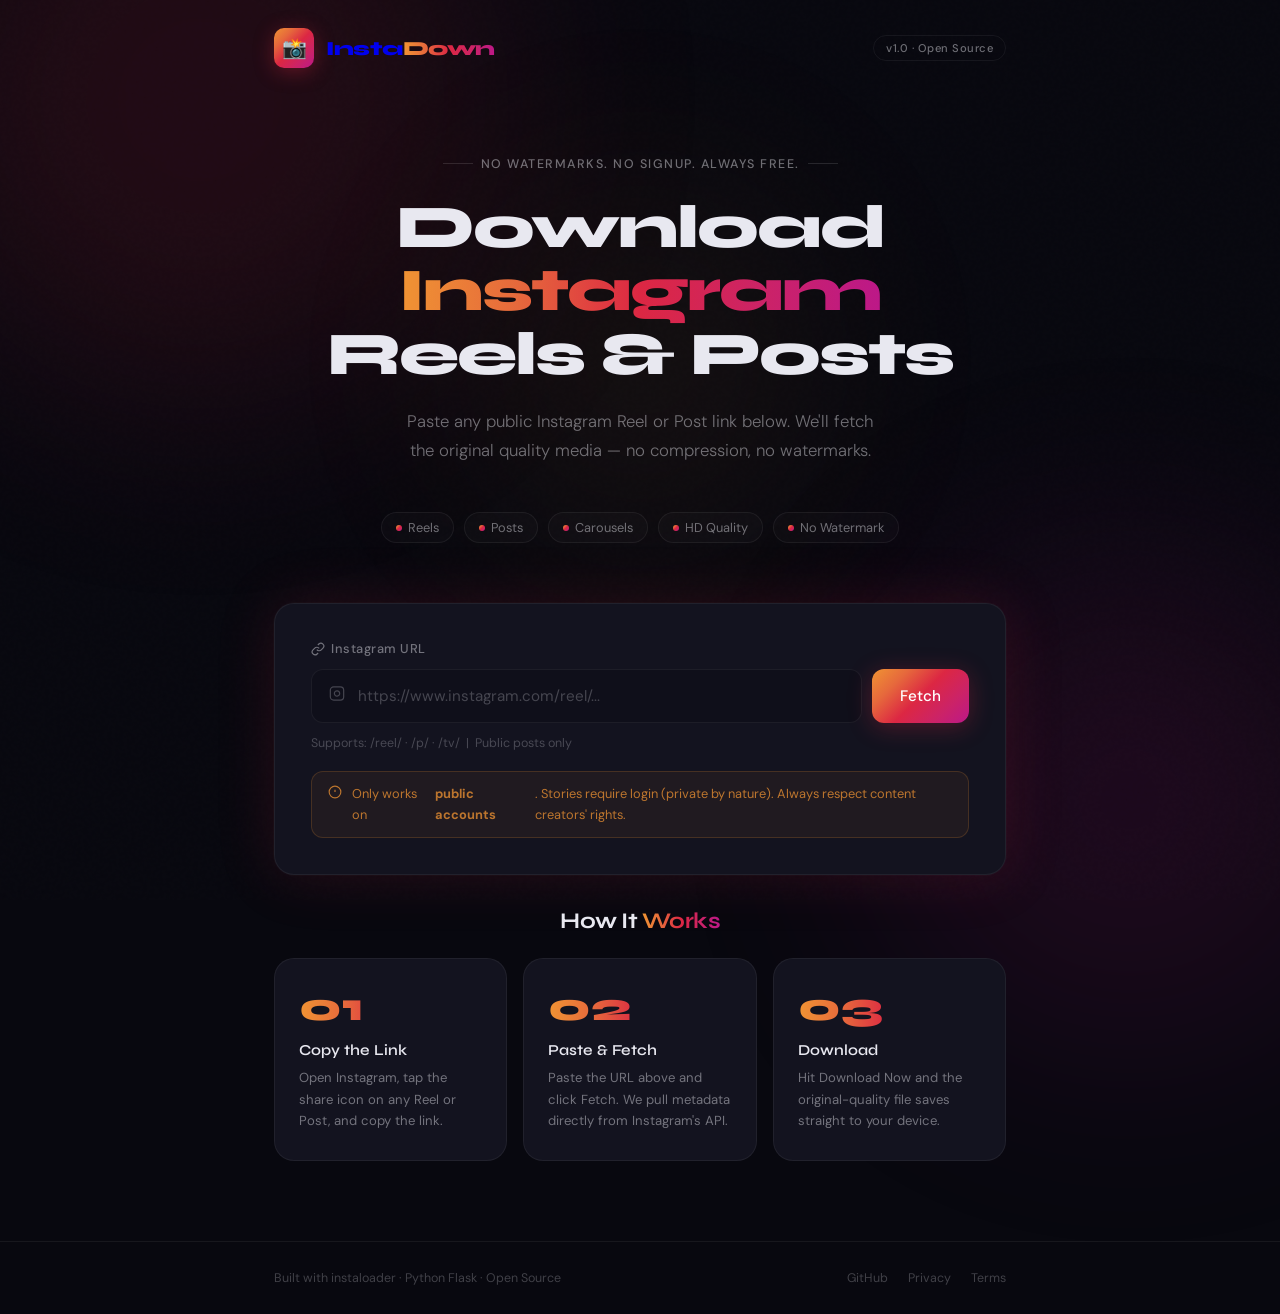
==== index.html @ 2408aec8 "Initial commit: Production-ready InstaDown Flask application structure" ====
<!DOCTYPE html>
<html lang="en">
<head>
<meta charset="UTF-8" />
<meta name="viewport" content="width=device-width, initial-scale=1.0" />
<title>InstaDown — Reels & Stories Downloader</title>
<link rel="preconnect" href="https://fonts.googleapis.com">
<link rel="preconnect" href="https://fonts.gstatic.com" crossorigin>
<link href="https://fonts.googleapis.com/css2?family=Syne:wght@400;500;600;700;800&family=DM+Sans:ital,opsz,wght@0,9..40,300;0,9..40,400;0,9..40,500;1,9..40,300&display=swap" rel="stylesheet">
<style>
/* ─── RESET & BASE ─────────────────────────────────────────── */
*, *::before, *::after { box-sizing: border-box; margin: 0; padding: 0; }

:root {
  --bg:        #08080f;
  --surface:   #0f0f1a;
  --card:      #13131f;
  --border:    rgba(255,255,255,0.06);
  --border-h:  rgba(255,255,255,0.12);
  --txt:       #e8e8f0;
  --txt-dim:   rgba(232,232,240,0.45);
  --txt-muted: rgba(232,232,240,0.25);

  /* Instagram gradient */
  --ig1: #f09433;
  --ig2: #e6683c;
  --ig3: #dc2743;
  --ig4: #cc2366;
  --ig5: #bc1888;

  --grad: linear-gradient(135deg, var(--ig1), var(--ig2), var(--ig3), var(--ig4), var(--ig5));
  --grad-text: linear-gradient(90deg, #f09433, #e6683c, #dc2743, #cc2366, #bc1888);

  --radius: 20px;
  --radius-sm: 12px;
  --glow: 0 0 60px rgba(220, 39, 67, 0.15);

  --font-head: 'Syne', sans-serif;
  --font-body: 'DM Sans', sans-serif;
}

html { scroll-behavior: smooth; }

body {
  font-family: var(--font-body);
  background: var(--bg);
  color: var(--txt);
  min-height: 100vh;
  overflow-x: hidden;
}

/* ─── GRAIN OVERLAY ────────────────────────────────────────── */
body::before {
  content: '';
  position: fixed; inset: 0;
  background-image: url("data:image/svg+xml,%3Csvg viewBox='0 0 256 256' xmlns='http://www.w3.org/2000/svg'%3E%3Cfilter id='noise'%3E%3CfeTurbulence type='fractalNoise' baseFrequency='0.9' numOctaves='4' stitchTiles='stitch'/%3E%3C/filter%3E%3Crect width='100%25' height='100%25' filter='url(%23noise)' opacity='0.03'/%3E%3C/svg%3E");
  opacity: 0.4;
  pointer-events: none;
  z-index: 0;
}

/* ─── AMBIENT BLOBS ────────────────────────────────────────── */
.blob {
  position: fixed;
  border-radius: 50%;
  filter: blur(120px);
  opacity: 0.12;
  pointer-events: none;
  z-index: 0;
  animation: drift 18s ease-in-out infinite alternate;
}
.blob-1 {
  width: 600px; height: 600px;
  background: #dc2743;
  top: -200px; left: -100px;
  animation-delay: 0s;
}
.blob-2 {
  width: 500px; height: 500px;
  background: #bc1888;
  bottom: -150px; right: -100px;
  animation-delay: -6s;
}
.blob-3 {
  width: 350px; height: 350px;
  background: #f09433;
  top: 40%; left: 50%;
  transform: translate(-50%, -50%);
  animation-delay: -12s;
  opacity: 0.07;
}

@keyframes drift {
  from { transform: translate(0, 0) scale(1); }
  to   { transform: translate(30px, 20px) scale(1.05); }
}

/* ─── LAYOUT ───────────────────────────────────────────────── */
.container {
  position: relative;
  z-index: 1;
  max-width: 780px;
  margin: 0 auto;
  padding: 0 24px;
}

/* ─── HEADER ───────────────────────────────────────────────── */
header {
  display: flex;
  align-items: center;
  justify-content: space-between;
  padding: 28px 0 0;
}

.logo {
  display: flex;
  align-items: center;
  gap: 12px;
  text-decoration: none;
}

.logo-icon {
  width: 40px; height: 40px;
  border-radius: 10px;
  background: var(--grad);
  display: flex; align-items: center; justify-content: center;
  font-size: 20px;
  flex-shrink: 0;
  box-shadow: 0 4px 20px rgba(220,39,67,0.35);
}

.logo-text {
  font-family: var(--font-head);
  font-weight: 800;
  font-size: 1.25rem;
  letter-spacing: -0.5px;
}

.logo-text span {
  background: var(--grad-text);
  -webkit-background-clip: text;
  -webkit-text-fill-color: transparent;
  background-clip: text;
}

.badge {
  font-family: var(--font-body);
  font-size: 0.7rem;
  font-weight: 500;
  padding: 5px 12px;
  border: 1px solid var(--border);
  border-radius: 100px;
  color: var(--txt-dim);
  letter-spacing: 0.5px;
}

/* ─── HERO ─────────────────────────────────────────────────── */
.hero {
  text-align: center;
  padding: 80px 0 60px;
}

.hero-eyebrow {
  display: inline-flex;
  align-items: center;
  gap: 8px;
  font-size: 0.78rem;
  font-weight: 500;
  letter-spacing: 1.5px;
  text-transform: uppercase;
  color: var(--txt-dim);
  margin-bottom: 24px;
}

.hero-eyebrow::before,
.hero-eyebrow::after {
  content: '';
  width: 30px; height: 1px;
  background: var(--border-h);
}

.hero h1 {
  font-family: var(--font-head);
  font-weight: 800;
  font-size: clamp(2.4rem, 6vw, 3.8rem);
  line-height: 1.05;
  letter-spacing: -2px;
  margin-bottom: 20px;
}

.hero h1 .grad {
  background: var(--grad-text);
  -webkit-background-clip: text;
  -webkit-text-fill-color: transparent;
  background-clip: text;
}

.hero p {
  font-size: 1.05rem;
  font-weight: 300;
  color: var(--txt-dim);
  line-height: 1.7;
  max-width: 480px;
  margin: 0 auto 48px;
}

/* ─── PILL TAGS ────────────────────────────────────────────── */
.tags {
  display: flex;
  justify-content: center;
  gap: 10px;
  flex-wrap: wrap;
  margin-bottom: 0;
}

.tag {
  display: flex;
  align-items: center;
  gap: 6px;
  padding: 6px 14px;
  border-radius: 100px;
  border: 1px solid var(--border);
  font-size: 0.8rem;
  color: var(--txt-dim);
  background: rgba(255,255,255,0.02);
}

.tag-dot {
  width: 6px; height: 6px;
  border-radius: 50%;
  background: var(--grad);
  flex-shrink: 0;
}

/* ─── MAIN CARD ────────────────────────────────────────────── */
.card {
  background: var(--card);
  border: 1px solid var(--border);
  border-radius: var(--radius);
  padding: 36px;
  margin-bottom: 32px;
  box-shadow: var(--glow), 0 0 0 1px rgba(255,255,255,0.02);
  transition: border-color 0.3s;
}

.card:hover {
  border-color: var(--border-h);
}

/* ─── INPUT GROUP ──────────────────────────────────────────── */
.input-label {
  font-size: 0.8rem;
  font-weight: 500;
  color: var(--txt-dim);
  letter-spacing: 0.5px;
  margin-bottom: 12px;
  display: flex;
  align-items: center;
  gap: 6px;
}

.input-wrap {
  position: relative;
  display: flex;
  gap: 10px;
  align-items: stretch;
}

.input-icon {
  position: absolute;
  left: 18px; top: 50%;
  transform: translateY(-50%);
  color: var(--txt-muted);
  pointer-events: none;
  z-index: 2;
  font-size: 16px;
}

input[type="text"] {
  flex: 1;
  background: var(--surface);
  border: 1px solid var(--border);
  border-radius: var(--radius-sm);
  color: var(--txt);
  font-family: var(--font-body);
  font-size: 0.95rem;
  padding: 16px 18px 16px 46px;
  outline: none;
  transition: border-color 0.2s, box-shadow 0.2s;
  min-width: 0;
}

input[type="text"]::placeholder { color: var(--txt-muted); }

input[type="text"]:focus {
  border-color: rgba(220,39,67,0.5);
  box-shadow: 0 0 0 3px rgba(220,39,67,0.1);
}

.btn-fetch {
  flex-shrink: 0;
  padding: 0 28px;
  border-radius: var(--radius-sm);
  border: none;
  background: var(--grad);
  color: #fff;
  font-family: var(--font-body);
  font-weight: 500;
  font-size: 0.95rem;
  cursor: pointer;
  transition: opacity 0.2s, transform 0.15s, box-shadow 0.2s;
  box-shadow: 0 4px 24px rgba(220,39,67,0.3);
  white-space: nowrap;
}

.btn-fetch:hover { opacity: 0.9; transform: translateY(-1px); box-shadow: 0 6px 30px rgba(220,39,67,0.4); }
.btn-fetch:active { transform: translateY(0); }
.btn-fetch:disabled { opacity: 0.4; cursor: not-allowed; transform: none; }

.hint {
  margin-top: 12px;
  font-size: 0.78rem;
  color: var(--txt-muted);
}

/* ─── DIVIDER ──────────────────────────────────────────────── */
.divider {
  display: flex; align-items: center; gap: 16px;
  margin: 28px 0;
}
.divider::before,
.divider::after {
  content: '';
  flex: 1;
  height: 1px;
  background: var(--border);
}
.divider span {
  font-size: 0.75rem;
  color: var(--txt-muted);
  letter-spacing: 0.5px;
  white-space: nowrap;
}

/* ─── RESULT PANEL ─────────────────────────────────────────── */
#result-panel {
  display: none;
  animation: fadeUp 0.35s ease;
}

@keyframes fadeUp {
  from { opacity: 0; transform: translateY(16px); }
  to   { opacity: 1; transform: translateY(0); }
}

.result-grid {
  display: grid;
  grid-template-columns: 160px 1fr;
  gap: 24px;
  align-items: start;
}

@media (max-width: 540px) {
  .result-grid { grid-template-columns: 1fr; }
}

.thumb-wrap {
  aspect-ratio: 1;
  border-radius: var(--radius-sm);
  overflow: hidden;
  background: var(--surface);
  border: 1px solid var(--border);
  position: relative;
}

.thumb-wrap img {
  width: 100%; height: 100%;
  object-fit: cover;
  display: block;
  transition: transform 0.4s;
}

.thumb-wrap:hover img { transform: scale(1.04); }

.media-badge {
  position: absolute;
  bottom: 8px; left: 8px;
  background: rgba(0,0,0,0.7);
  backdrop-filter: blur(8px);
  border-radius: 6px;
  padding: 3px 8px;
  font-size: 0.7rem;
  font-weight: 500;
  display: flex; align-items: center; gap: 4px;
}

.result-meta { min-width: 0; }

.result-owner {
  font-family: var(--font-head);
  font-weight: 700;
  font-size: 1.1rem;
  margin-bottom: 6px;
  white-space: nowrap;
  overflow: hidden;
  text-overflow: ellipsis;
}

.result-owner span {
  background: var(--grad-text);
  -webkit-background-clip: text;
  -webkit-text-fill-color: transparent;
  background-clip: text;
}

.result-caption {
  font-size: 0.85rem;
  color: var(--txt-dim);
  line-height: 1.6;
  margin-bottom: 16px;
  display: -webkit-box;
  -webkit-line-clamp: 3;
  -webkit-box-orient: vertical;
  overflow: hidden;
}

.result-stats {
  display: flex;
  gap: 16px;
  margin-bottom: 20px;
  flex-wrap: wrap;
}

.stat {
  display: flex;
  align-items: center;
  gap: 5px;
  font-size: 0.8rem;
  color: var(--txt-dim);
}

.stat svg { opacity: 0.6; }

.btn-download {
  width: 100%;
  padding: 14px 24px;
  border-radius: var(--radius-sm);
  border: none;
  background: var(--grad);
  color: #fff;
  font-family: var(--font-body);
  font-weight: 600;
  font-size: 0.95rem;
  cursor: pointer;
  transition: opacity 0.2s, transform 0.15s, box-shadow 0.2s;
  box-shadow: 0 4px 24px rgba(220,39,67,0.3);
  display: flex; align-items: center; justify-content: center; gap: 8px;
}

.btn-download:hover { opacity: 0.9; transform: translateY(-1px); box-shadow: 0 8px 32px rgba(220,39,67,0.4); }
.btn-download:active { transform: translateY(0); }
.btn-download:disabled { opacity: 0.45; cursor: not-allowed; transform: none; }

/* ─── LOADING STATES ───────────────────────────────────────── */
.spinner {
  width: 18px; height: 18px;
  border: 2px solid rgba(255,255,255,0.3);
  border-top-color: #fff;
  border-radius: 50%;
  animation: spin 0.7s linear infinite;
  display: inline-block;
}

@keyframes spin { to { transform: rotate(360deg); } }

/* ─── ERROR ────────────────────────────────────────────────── */
.error-box {
  background: rgba(220,39,67,0.07);
  border: 1px solid rgba(220,39,67,0.2);
  border-radius: var(--radius-sm);
  padding: 14px 18px;
  font-size: 0.88rem;
  color: #ff6b7a;
  display: flex; align-items: flex-start; gap: 10px;
  animation: fadeUp 0.3s ease;
}

.error-icon { flex-shrink: 0; margin-top: 1px; }

/* ─── PROGRESS BAR ─────────────────────────────────────────── */
.progress-wrap {
  height: 3px;
  background: var(--border);
  border-radius: 100px;
  overflow: hidden;
  margin-top: 14px;
}

.progress-bar {
  height: 100%;
  background: var(--grad);
  border-radius: 100px;
  width: 0%;
  transition: width 0.3s ease;
  animation: shimmer 1.5s ease-in-out infinite;
}

@keyframes shimmer {
  0%, 100% { opacity: 1; }
  50%       { opacity: 0.6; }
}

/* ─── HOW IT WORKS ─────────────────────────────────────────── */
.steps-section {
  margin-bottom: 80px;
}

.section-title {
  font-family: var(--font-head);
  font-weight: 700;
  font-size: 1.4rem;
  letter-spacing: -0.5px;
  margin-bottom: 24px;
  text-align: center;
}

.section-title span {
  background: var(--grad-text);
  -webkit-background-clip: text;
  -webkit-text-fill-color: transparent;
  background-clip: text;
}

.steps {
  display: grid;
  grid-template-columns: repeat(3, 1fr);
  gap: 16px;
}

@media (max-width: 600px) {
  .steps { grid-template-columns: 1fr; }
}

.step {
  background: var(--card);
  border: 1px solid var(--border);
  border-radius: var(--radius);
  padding: 28px 24px;
  transition: border-color 0.3s, transform 0.3s;
  position: relative;
  overflow: hidden;
}

.step::before {
  content: '';
  position: absolute;
  top: 0; left: 0; right: 0;
  height: 2px;
  background: var(--grad);
  opacity: 0;
  transition: opacity 0.3s;
}

.step:hover {
  border-color: var(--border-h);
  transform: translateY(-3px);
}

.step:hover::before { opacity: 1; }

.step-num {
  font-family: var(--font-head);
  font-weight: 800;
  font-size: 2.5rem;
  line-height: 1;
  background: var(--grad-text);
  -webkit-background-clip: text;
  -webkit-text-fill-color: transparent;
  background-clip: text;
  margin-bottom: 14px;
}

.step h3 {
  font-family: var(--font-head);
  font-weight: 600;
  font-size: 0.95rem;
  margin-bottom: 8px;
}

.step p {
  font-size: 0.82rem;
  color: var(--txt-dim);
  line-height: 1.65;
}

/* ─── FOOTER ───────────────────────────────────────────────── */
footer {
  border-top: 1px solid var(--border);
  padding: 28px 0;
  text-align: center;
}

.footer-inner {
  display: flex;
  align-items: center;
  justify-content: space-between;
  flex-wrap: wrap;
  gap: 12px;
}

.footer-txt {
  font-size: 0.78rem;
  color: var(--txt-muted);
}

.footer-links {
  display: flex;
  gap: 20px;
}

.footer-links a {
  font-size: 0.78rem;
  color: var(--txt-muted);
  text-decoration: none;
  transition: color 0.2s;
}

.footer-links a:hover { color: var(--txt-dim); }

/* ─── TOAST ─────────────────────────────────────────────────── */
.toast {
  position: fixed;
  bottom: 28px;
  right: 28px;
  background: var(--card);
  border: 1px solid var(--border-h);
  border-radius: var(--radius-sm);
  padding: 14px 20px;
  font-size: 0.88rem;
  box-shadow: 0 8px 40px rgba(0,0,0,0.5);
  z-index: 999;
  display: flex; align-items: center; gap: 10px;
  animation: toastIn 0.35s cubic-bezier(0.34, 1.56, 0.64, 1);
  max-width: 320px;
}

.toast.hide {
  animation: toastOut 0.3s ease forwards;
}

@keyframes toastIn {
  from { opacity: 0; transform: translateY(20px) scale(0.95); }
  to   { opacity: 1; transform: translateY(0) scale(1); }
}
@keyframes toastOut {
  to { opacity: 0; transform: translateY(8px); }
}

/* ─── WARNING NOTICE ─────────────────────────────────────────── */
.notice {
  background: rgba(240, 148, 51, 0.06);
  border: 1px solid rgba(240, 148, 51, 0.18);
  border-radius: var(--radius-sm);
  padding: 12px 16px;
  font-size: 0.8rem;
  color: rgba(240,148,51,0.75);
  margin-top: 20px;
  display: flex;
  gap: 10px;
  align-items: flex-start;
  line-height: 1.6;
}
</style>
</head>
<body>

<!-- Ambient blobs -->
<div class="blob blob-1"></div>
<div class="blob blob-2"></div>
<div class="blob blob-3"></div>

<div class="container">

  <!-- Header -->
  <header>
    <a href="/" class="logo">
      <div class="logo-icon">📸</div>
      <span class="logo-text">Insta<span>Down</span></span>
    </a>
    <div class="badge">v1.0 · Open Source</div>
  </header>

  <!-- Hero -->
  <section class="hero">
    <div class="hero-eyebrow">No Watermarks. No Signup. Always Free.</div>
    <h1>Download <span class="grad">Instagram</span><br/>Reels & Posts</h1>
    <p>Paste any public Instagram Reel or Post link below. We'll fetch the original quality media — no compression, no watermarks.</p>

    <div class="tags">
      <div class="tag"><div class="tag-dot"></div>Reels</div>
      <div class="tag"><div class="tag-dot"></div>Posts</div>
      <div class="tag"><div class="tag-dot"></div>Carousels</div>
      <div class="tag"><div class="tag-dot"></div>HD Quality</div>
      <div class="tag"><div class="tag-dot"></div>No Watermark</div>
    </div>
  </section>

  <!-- Main Input Card -->
  <div class="card">
    <div class="input-label">
      <svg width="14" height="14" viewBox="0 0 24 24" fill="none" stroke="currentColor" stroke-width="2"><path d="M10 13a5 5 0 0 0 7.54.54l3-3a5 5 0 0 0-7.07-7.07l-1.72 1.71"/><path d="M14 11a5 5 0 0 0-7.54-.54l-3 3a5 5 0 0 0 7.07 7.07l1.71-1.71"/></svg>
      Instagram URL
    </div>

    <div class="input-wrap">
      <span class="input-icon">
        <svg width="16" height="16" viewBox="0 0 24 24" fill="none" stroke="currentColor" stroke-width="1.8"><rect x="2" y="2" width="20" height="20" rx="5" ry="5"/><path d="M16 11.37A4 4 0 1 1 12.63 8 4 4 0 0 1 16 11.37z"/><line x1="17.5" y1="6.5" x2="17.51" y2="6.5"/></svg>
      </span>
      <input
        type="text"
        id="url-input"
        placeholder="https://www.instagram.com/reel/..."
        autocomplete="off"
        spellcheck="false"
      />
      <button class="btn-fetch" id="fetch-btn" onclick="fetchInfo()">
        Fetch
      </button>
    </div>

    <div class="hint">Supports: /reel/ · /p/ · /tv/ &nbsp;|&nbsp; Public posts only</div>

    <!-- Error area -->
    <div id="error-area" style="margin-top:16px;display:none;"></div>

    <!-- Result Panel -->
    <div id="result-panel">
      <div class="divider"><span>MEDIA FOUND</span></div>

      <div class="result-grid">
        <div class="thumb-wrap">
          <img id="thumb" src="" alt="Thumbnail" />
          <div class="media-badge" id="media-badge">
            <svg width="10" height="10" viewBox="0 0 24 24" fill="currentColor"><polygon points="5 3 19 12 5 21 5 3"/></svg>
            <span id="media-type-label">Video</span>
          </div>
        </div>

        <div class="result-meta">
          <div class="result-owner">
            <svg width="14" height="14" viewBox="0 0 24 24" fill="none" stroke="currentColor" stroke-width="2" style="vertical-align:middle;margin-right:4px"><path d="M20 21v-2a4 4 0 0 0-4-4H8a4 4 0 0 0-4 4v2"/><circle cx="12" cy="7" r="4"/></svg>
            <span id="owner-name">@username</span>
          </div>

          <div class="result-caption" id="caption-text">—</div>

          <div class="result-stats">
            <div class="stat">
              <svg width="13" height="13" viewBox="0 0 24 24" fill="none" stroke="currentColor" stroke-width="2"><path d="M20.84 4.61a5.5 5.5 0 0 0-7.78 0L12 5.67l-1.06-1.06a5.5 5.5 0 0 0-7.78 7.78l1.06 1.06L12 21.23l7.78-7.78 1.06-1.06a5.5 5.5 0 0 0 0-7.78z"/></svg>
              <span id="likes-count">—</span> likes
            </div>
            <div class="stat">
              <svg width="13" height="13" viewBox="0 0 24 24" fill="none" stroke="currentColor" stroke-width="2"><polyline points="22 12 18 12 15 21 9 3 6 12 2 12"/></svg>
              <span id="quality-label">Original quality</span>
            </div>
          </div>

          <button class="btn-download" id="download-btn" onclick="startDownload()">
            <svg width="16" height="16" viewBox="0 0 24 24" fill="none" stroke="currentColor" stroke-width="2.5"><path d="M21 15v4a2 2 0 0 1-2 2H5a2 2 0 0 1-2-2v-4"/><polyline points="7 10 12 15 17 10"/><line x1="12" y1="15" x2="12" y2="3"/></svg>
            Download Now
          </button>

          <div class="progress-wrap" id="progress-wrap" style="display:none;">
            <div class="progress-bar" id="progress-bar" style="width:0%"></div>
          </div>
        </div>
      </div>
    </div>

    <!-- Warning notice -->
    <div class="notice">
      <svg width="14" height="14" viewBox="0 0 24 24" fill="none" stroke="currentColor" stroke-width="2" style="flex-shrink:0;margin-top:1px"><circle cx="12" cy="12" r="10"/><line x1="12" y1="8" x2="12" y2="12"/><line x1="12" y1="16" x2="12.01" y2="16"/></svg>
      Only works on <strong>public accounts</strong>. Stories require login (private by nature). Always respect content creators' rights.
    </div>
  </div>

  <!-- How It Works -->
  <section class="steps-section">
    <div class="section-title">How It <span>Works</span></div>
    <div class="steps">
      <div class="step">
        <div class="step-num">01</div>
        <h3>Copy the Link</h3>
        <p>Open Instagram, tap the share icon on any Reel or Post, and copy the link.</p>
      </div>
      <div class="step">
        <div class="step-num">02</div>
        <h3>Paste & Fetch</h3>
        <p>Paste the URL above and click Fetch. We pull metadata directly from Instagram's API.</p>
      </div>
      <div class="step">
        <div class="step-num">03</div>
        <h3>Download</h3>
        <p>Hit Download Now and the original-quality file saves straight to your device.</p>
      </div>
    </div>
  </section>

</div>

<!-- Footer -->
<footer>
  <div class="container">
    <div class="footer-inner">
      <span class="footer-txt">Built with instaloader · Python Flask · Open Source</span>
      <div class="footer-links">
        <a href="#">GitHub</a>
        <a href="#">Privacy</a>
        <a href="#">Terms</a>
      </div>
    </div>
  </div>
</footer>

<script>
// ─── STATE ───────────────────────────────────────────────────
let currentPost = null;
let isFetching = false;
let isDownloading = false;

// ─── ELEMENTS ────────────────────────────────────────────────
const urlInput    = document.getElementById('url-input');
const fetchBtn    = document.getElementById('fetch-btn');
const errorArea   = document.getElementById('error-area');
const resultPanel = document.getElementById('result-panel');
const thumb       = document.getElementById('thumb');
const mediaBadge  = document.getElementById('media-badge');
const typeLabel   = document.getElementById('media-type-label');
const ownerName   = document.getElementById('owner-name');
const captionTxt  = document.getElementById('caption-text');
const likesCount  = document.getElementById('likes-count');
const qualityLabel= document.getElementById('quality-label');
const downloadBtn = document.getElementById('download-btn');
const progressWrap= document.getElementById('progress-wrap');
const progressBar = document.getElementById('progress-bar');

// ─── ENTER KEY ────────────────────────────────────────────────
urlInput.addEventListener('keydown', e => { if (e.key === 'Enter') fetchInfo(); });

// ─── PASTE AUTO-FETCH ─────────────────────────────────────────
urlInput.addEventListener('paste', () => {
  setTimeout(() => {
    const val = urlInput.value.trim();
    if (val.includes('instagram.com')) fetchInfo();
  }, 100);
});

// ─── FETCH INFO ───────────────────────────────────────────────
async function fetchInfo() {
  if (isFetching) return;
  const url = urlInput.value.trim();
  if (!url) { showError('Please paste an Instagram URL first.'); return; }

  isFetching = true;
  clearError();
  hideResult();
  fetchBtn.disabled = true;
  fetchBtn.innerHTML = '<span class="spinner"></span>';

  try {
    const resp = await fetch('/api/info', {
      method: 'POST',
      headers: { 'Content-Type': 'application/json' },
      body: JSON.stringify({ url })
    });
    const data = await resp.json();

    if (!resp.ok || data.error) {
      showError(data.error || 'Failed to fetch post info.');
      return;
    }

    currentPost = data;
    renderResult(data);

  } catch (err) {
    showError('Network error. Make sure the server is running.');
  } finally {
    isFetching = false;
    fetchBtn.disabled = false;
    fetchBtn.innerHTML = 'Fetch';
  }
}

// ─── RENDER RESULT ────────────────────────────────────────────
function renderResult(d) {
  thumb.src = d.thumbnail || '';
  ownerName.textContent = '@' + d.owner;
  captionTxt.textContent = d.caption || '(No caption)';
  likesCount.textContent = d.likes ? d.likes.toLocaleString() : '—';

  const mt = d.media_type;
  if (mt === 'video') {
    typeLabel.textContent = 'Reel / Video';
    qualityLabel.textContent = 'Original MP4';
  } else if (mt === 'carousel') {
    typeLabel.textContent = 'Carousel';
    qualityLabel.textContent = 'Multiple images';
  } else {
    typeLabel.textContent = 'Photo';
    qualityLabel.textContent = 'Original JPG';
  }

  resultPanel.style.display = 'block';
  progressWrap.style.display = 'none';
  downloadBtn.disabled = false;
  downloadBtn.innerHTML = `
    <svg width="16" height="16" viewBox="0 0 24 24" fill="none" stroke="currentColor" stroke-width="2.5">
      <path d="M21 15v4a2 2 0 0 1-2 2H5a2 2 0 0 1-2-2v-4"/>
      <polyline points="7 10 12 15 17 10"/>
      <line x1="12" y1="15" x2="12" y2="3"/>
    </svg>
    Download Now
  `;
}

// ─── DOWNLOAD ─────────────────────────────────────────────────
async function startDownload() {
  if (isDownloading || !currentPost) return;
  isDownloading = true;

  downloadBtn.disabled = true;
  downloadBtn.innerHTML = '<span class="spinner"></span> Downloading...';
  progressWrap.style.display = 'block';
  progressBar.style.width = '0%';

  // Fake progress animation while waiting for server
  let prog = 0;
  const ticker = setInterval(() => {
    prog = Math.min(prog + Math.random() * 8, 88);
    progressBar.style.width = prog + '%';
  }, 200);

  try {
    const resp = await fetch('/api/download', {
      method: 'POST',
      headers: { 'Content-Type': 'application/json' },
      body: JSON.stringify({ url: urlInput.value.trim() })
    });

    clearInterval(ticker);

    if (!resp.ok) {
      const err = await resp.json();
      showError(err.error || 'Download failed.');
      resetDownloadBtn();
      return;
    }

    progressBar.style.width = '100%';

    // Trigger browser download
    const blob = await resp.blob();
    const filename = resp.headers.get('Content-Disposition')?.match(/filename="(.+)"/)?.[1]
      || `instadown_${currentPost.shortcode}.${currentPost.is_video ? 'mp4' : 'jpg'}`;

    const objUrl = URL.createObjectURL(blob);
    const a = document.createElement('a');
    a.href = objUrl;
    a.download = filename;
    document.body.appendChild(a);
    a.click();
    a.remove();
    URL.revokeObjectURL(objUrl);

    showToast('✅ Download complete!');

    setTimeout(() => {
      progressBar.style.width = '0%';
      progressWrap.style.display = 'none';
      resetDownloadBtn();
    }, 1200);

  } catch (err) {
    clearInterval(ticker);
    showError('Network error during download. Is the server running?');
    resetDownloadBtn();
  } finally {
    isDownloading = false;
  }
}

function resetDownloadBtn() {
  downloadBtn.disabled = false;
  downloadBtn.innerHTML = `
    <svg width="16" height="16" viewBox="0 0 24 24" fill="none" stroke="currentColor" stroke-width="2.5">
      <path d="M21 15v4a2 2 0 0 1-2 2H5a2 2 0 0 1-2-2v-4"/>
      <polyline points="7 10 12 15 17 10"/>
      <line x1="12" y1="15" x2="12" y2="3"/>
    </svg>
    Download Again
  `;
}

// ─── UI HELPERS ───────────────────────────────────────────────
function showError(msg) {
  errorArea.innerHTML = `
    <div class="error-box">
      <svg class="error-icon" width="15" height="15" viewBox="0 0 24 24" fill="none" stroke="currentColor" stroke-width="2">
        <circle cx="12" cy="12" r="10"/>
        <line x1="15" y1="9" x2="9" y2="15"/>
        <line x1="9" y1="9" x2="15" y2="15"/>
      </svg>
      <span>${msg}</span>
    </div>
  `;
  errorArea.style.display = 'block';
}

function clearError() { errorArea.innerHTML = ''; errorArea.style.display = 'none'; }
function hideResult()  { resultPanel.style.display = 'none'; currentPost = null; }

// ─── TOAST ────────────────────────────────────────────────────
function showToast(msg) {
  const t = document.createElement('div');
  t.className = 'toast';
  t.textContent = msg;
  document.body.appendChild(t);
  setTimeout(() => {
    t.classList.add('hide');
    setTimeout(() => t.remove(), 400);
  }, 3000);
}
</script>
</body>
</html>
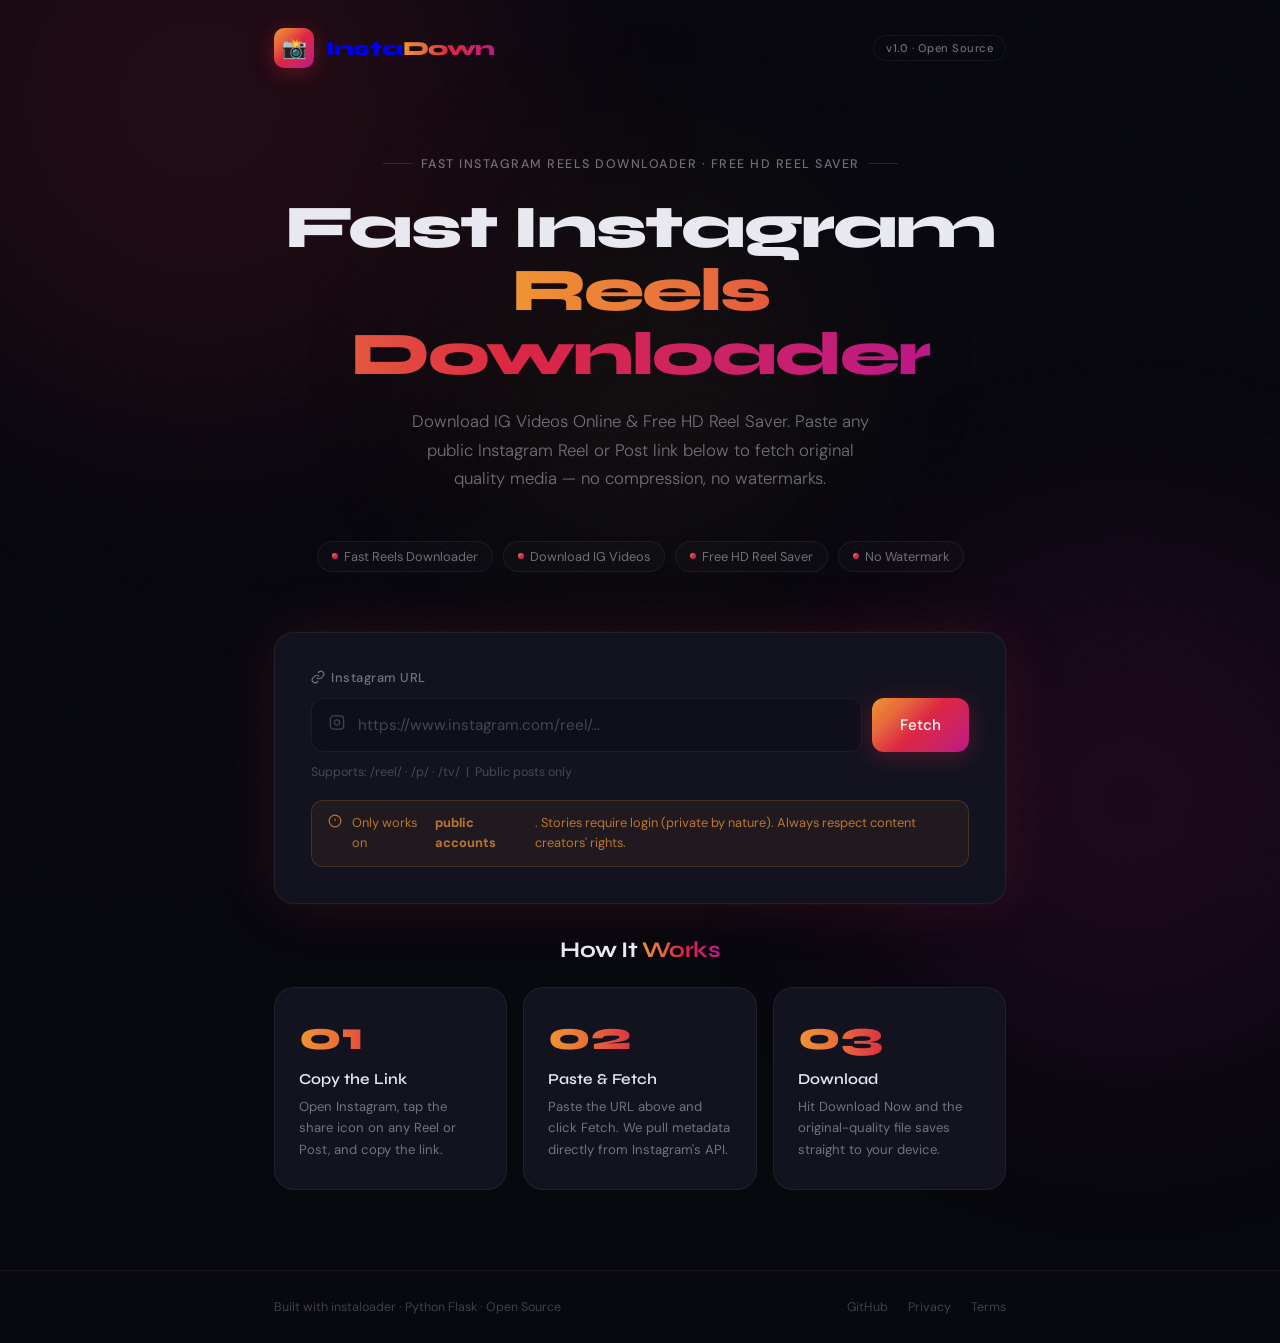
==== commit f5c73317: "SEO: Add targeted meta tags, JSON-LD schema, keywords, and live deployment URL" ====
--- a/index.html
+++ b/index.html
@@ -3,7 +3,36 @@
 <head>
 <meta charset="UTF-8" />
 <meta name="viewport" content="width=device-width, initial-scale=1.0" />
-<title>InstaDown — Reels & Stories Downloader</title>
+<title>InstaDown — Fast Instagram Reels Downloader & Download IG Videos Online</title>
+<meta name="description" content="Fast Instagram Reels Downloader, Download IG Videos Online & Free HD Reel Saver. Download Instagram videos, posts, photos, and carousels in original high quality without watermarks." />
+<meta name="keywords" content="Fast Instagram Reels Downloader, Download IG Videos Online, Free HD Reel Saver, Instagram Video Downloader, Save IG Reels, Instagram Post Downloader, Instagram Carousel Downloader, InstaDown" />
+<link rel="canonical" href="https://instagram-story-downloader.onrender.com/" />
+
+<!-- Open Graph / Facebook -->
+<meta property="og:type" content="website" />
+<meta property="og:url" content="https://instagram-story-downloader.onrender.com/" />
+<meta property="og:title" content="InstaDown — Fast Instagram Reels Downloader & Download IG Videos Online" />
+<meta property="og:description" content="Fast Instagram Reels Downloader, Download IG Videos Online & Free HD Reel Saver. Free, watermark-free high-speed downloader." />
+<meta property="og:site_name" content="InstaDown" />
+
+<!-- Twitter -->
+<meta name="twitter:card" content="summary_large_image" />
+<meta name="twitter:title" content="InstaDown — Fast Instagram Reels Downloader" />
+<meta name="twitter:description" content="Download IG Videos Online & Free HD Reel Saver. Fast, clean, watermark-free Instagram media saver." />
+
+<!-- JSON-LD Structured Data Schema -->
+<script type="application/ld+json">
+{
+  "@context": "https://schema.org",
+  "@type": "WebApplication",
+  "name": "InstaDown",
+  "alternateName": ["Fast Instagram Reels Downloader", "Download IG Videos Online", "Free HD Reel Saver"],
+  "url": "https://instagram-story-downloader.onrender.com/",
+  "description": "Fast Instagram Reels Downloader & Download IG Videos Online for free without watermarks.",
+  "applicationCategory": "MultimediaApplication",
+  "operatingSystem": "All"
+}
+</script>
 <link rel="preconnect" href="https://fonts.googleapis.com">
 <link rel="preconnect" href="https://fonts.gstatic.com" crossorigin>
 <link href="https://fonts.googleapis.com/css2?family=Syne:wght@400;500;600;700;800&family=DM+Sans:ital,opsz,wght@0,9..40,300;0,9..40,400;0,9..40,500;1,9..40,300&display=swap" rel="stylesheet">
@@ -692,15 +721,14 @@
 
   <!-- Hero -->
   <section class="hero">
-    <div class="hero-eyebrow">No Watermarks. No Signup. Always Free.</div>
-    <h1>Download <span class="grad">Instagram</span><br/>Reels & Posts</h1>
-    <p>Paste any public Instagram Reel or Post link below. We'll fetch the original quality media — no compression, no watermarks.</p>
+    <div class="hero-eyebrow">Fast Instagram Reels Downloader · Free HD Reel Saver</div>
+    <h1>Fast Instagram <span class="grad">Reels Downloader</span></h1>
+    <p>Download IG Videos Online & Free HD Reel Saver. Paste any public Instagram Reel or Post link below to fetch original quality media — no compression, no watermarks.</p>
 
     <div class="tags">
-      <div class="tag"><div class="tag-dot"></div>Reels</div>
-      <div class="tag"><div class="tag-dot"></div>Posts</div>
-      <div class="tag"><div class="tag-dot"></div>Carousels</div>
-      <div class="tag"><div class="tag-dot"></div>HD Quality</div>
+      <div class="tag"><div class="tag-dot"></div>Fast Reels Downloader</div>
+      <div class="tag"><div class="tag-dot"></div>Download IG Videos</div>
+      <div class="tag"><div class="tag-dot"></div>Free HD Reel Saver</div>
       <div class="tag"><div class="tag-dot"></div>No Watermark</div>
     </div>
   </section>
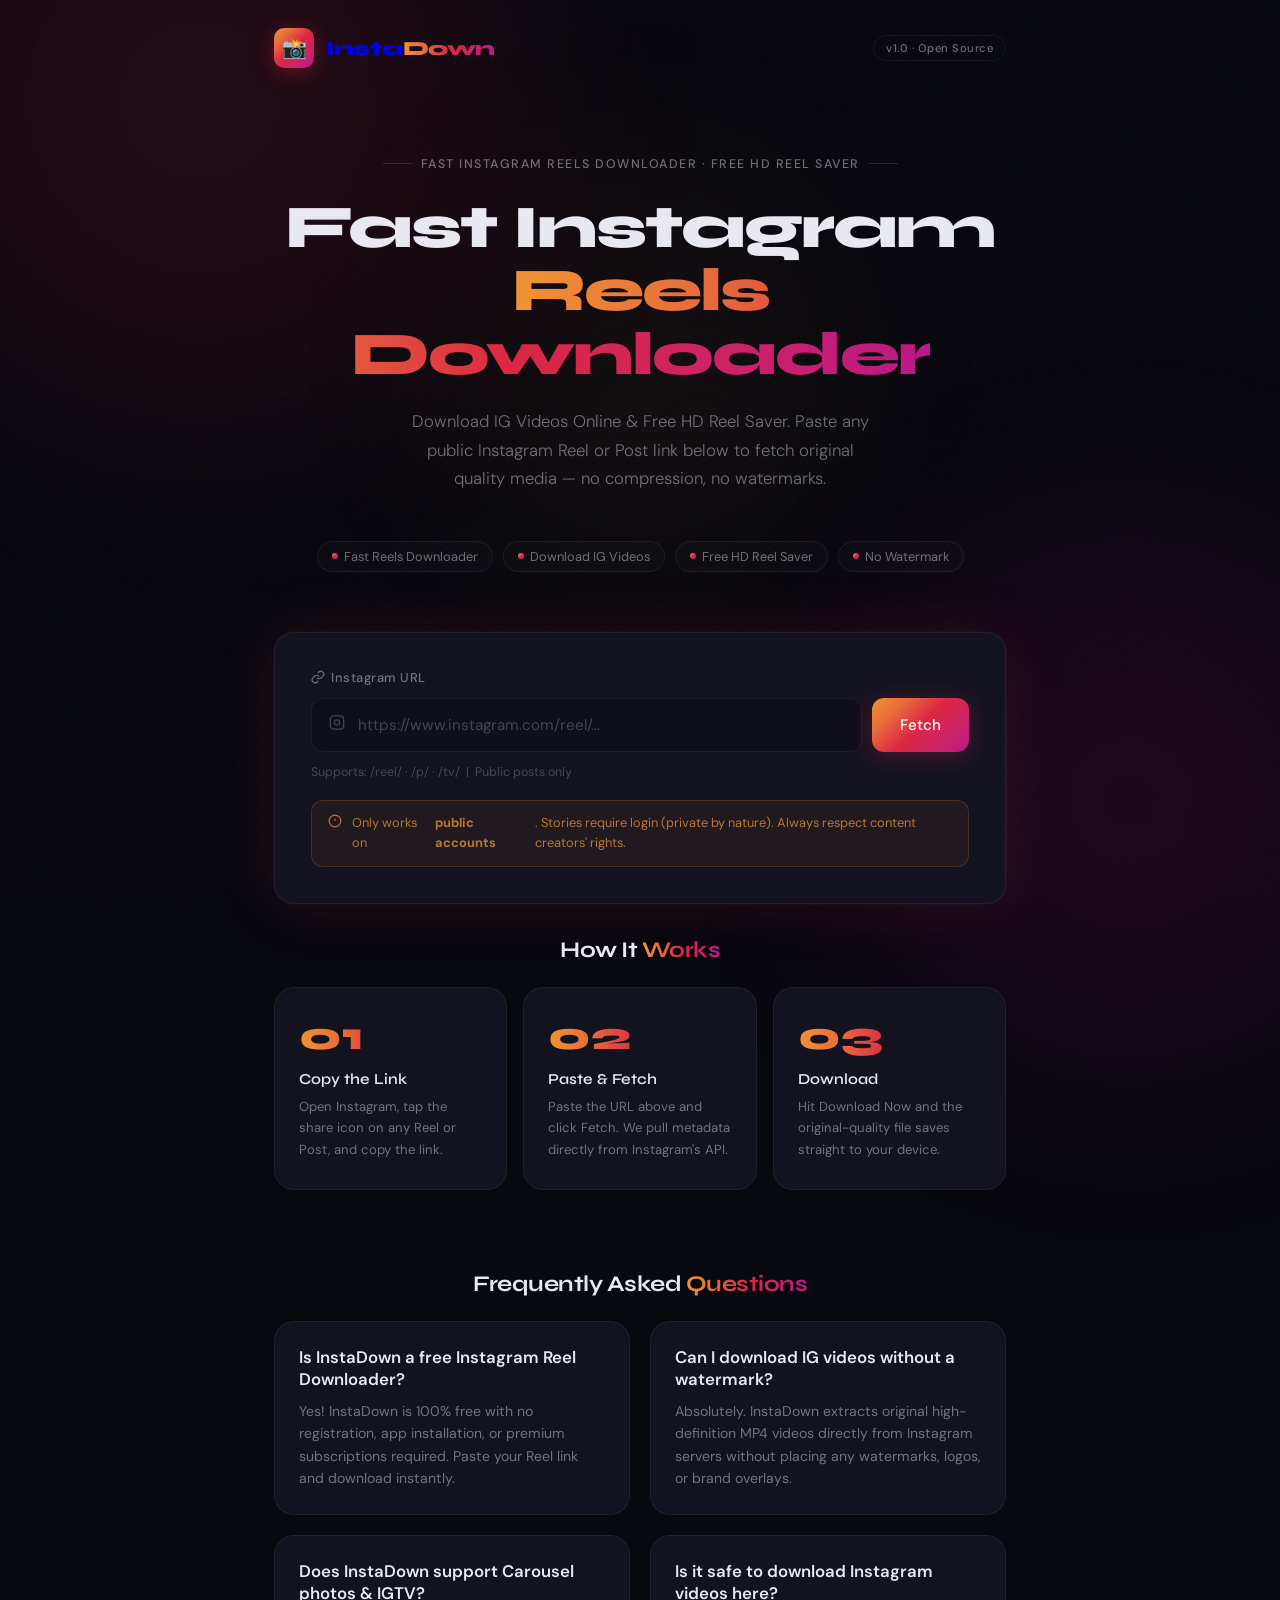
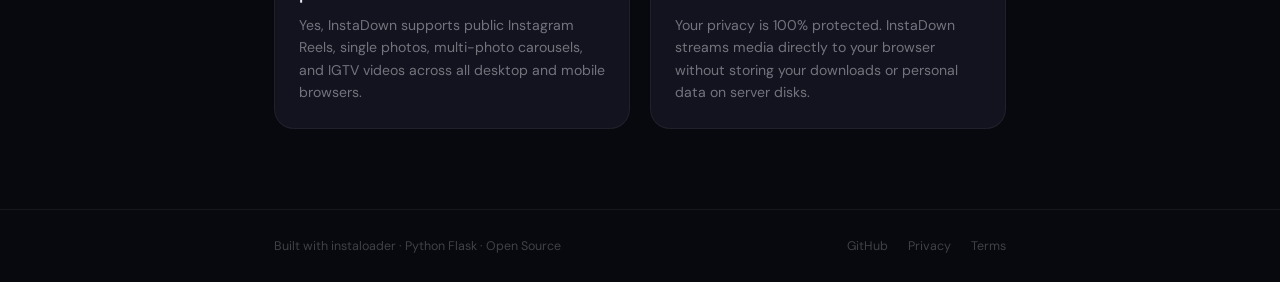
==== commit aa7fe970: "SEO: Add robots.txt, sitemap.xml, HowTo schema, FAQPage schema, and FAQ section" ====
--- a/index.html
+++ b/index.html
@@ -20,18 +20,81 @@
 <meta name="twitter:title" content="InstaDown — Fast Instagram Reels Downloader" />
 <meta name="twitter:description" content="Download IG Videos Online & Free HD Reel Saver. Fast, clean, watermark-free Instagram media saver." />
 
-<!-- JSON-LD Structured Data Schema -->
+<!-- JSON-LD Structured Data Schemas for SEO -->
 <script type="application/ld+json">
-{
-  "@context": "https://schema.org",
-  "@type": "WebApplication",
-  "name": "InstaDown",
-  "alternateName": ["Fast Instagram Reels Downloader", "Download IG Videos Online", "Free HD Reel Saver"],
-  "url": "https://instagram-story-downloader.onrender.com/",
-  "description": "Fast Instagram Reels Downloader & Download IG Videos Online for free without watermarks.",
-  "applicationCategory": "MultimediaApplication",
-  "operatingSystem": "All"
-}
+[
+  {
+    "@context": "https://schema.org",
+    "@type": "WebApplication",
+    "name": "InstaDown",
+    "alternateName": ["Fast Instagram Reels Downloader", "Download IG Videos Online", "Free HD Reel Saver"],
+    "url": "https://instagram-story-downloader.onrender.com/",
+    "description": "Fast Instagram Reels Downloader & Download IG Videos Online for free without watermarks.",
+    "applicationCategory": "MultimediaApplication",
+    "operatingSystem": "All"
+  },
+  {
+    "@context": "https://schema.org",
+    "@type": "HowTo",
+    "name": "How to Download Instagram Reels Online for Free",
+    "description": "Step-by-step guide to download Instagram Reels, videos, and posts in HD using InstaDown.",
+    "step": [
+      {
+        "@type": "HowToStep",
+        "name": "Copy the Instagram Link",
+        "text": "Open Instagram, find the Reel or post you want to save, tap the share icon and click Copy Link."
+      },
+      {
+        "@type": "HowToStep",
+        "name": "Paste URL into InstaDown",
+        "text": "Go to https://instagram-story-downloader.onrender.com/, paste the URL into the input field and click Fetch."
+      },
+      {
+        "@type": "HowToStep",
+        "name": "Download Media File",
+        "text": "Preview the thumbnail and creator info, then click Download Now to save the HD MP4 video or photo."
+      }
+    ]
+  },
+  {
+    "@context": "https://schema.org",
+    "@type": "FAQPage",
+    "mainEntity": [
+      {
+        "@type": "Question",
+        "name": "Is InstaDown a free Instagram Reel Downloader?",
+        "acceptedAnswer": {
+          "@type": "Answer",
+          "text": "Yes, InstaDown is 100% free to use with no software installation, registration, or subscription required."
+        }
+      },
+      {
+        "@type": "Question",
+        "name": "Can I download Instagram videos without a watermark?",
+        "acceptedAnswer": {
+          "@type": "Answer",
+          "text": "Yes, InstaDown fetches original high-definition media directly from Instagram without adding any watermarks or logo overlays."
+        }
+      },
+      {
+        "@type": "Question",
+        "name": "Does InstaDown support Carousel photos and IGTV videos?",
+        "acceptedAnswer": {
+          "@type": "Answer",
+          "text": "Yes, you can paste links for public Instagram Reels, single photo posts, multi-photo carousels, and IGTV videos."
+        }
+      },
+      {
+        "@type": "Question",
+        "name": "Is it safe to download Instagram videos on InstaDown?",
+        "acceptedAnswer": {
+          "@type": "Answer",
+          "text": "InstaDown does not store your personal details or downloaded media files on server storage, ensuring full user privacy and safety."
+        }
+      }
+    ]
+  }
+]
 </script>
 <link rel="preconnect" href="https://fonts.googleapis.com">
 <link rel="preconnect" href="https://fonts.gstatic.com" crossorigin>
@@ -834,6 +897,29 @@
     </div>
   </section>
 
+  <!-- FAQ Section for Search Engine SEO -->
+  <section class="faq-section" style="margin-bottom: 80px;">
+    <div class="section-title">Frequently Asked <span>Questions</span></div>
+    <div class="faq-grid" style="display: grid; grid-template-columns: repeat(auto-fit, minmax(300px, 1fr)); gap: 20px;">
+      <div class="faq-card" style="background: var(--card); border: 1px solid var(--border); border-radius: var(--radius); padding: 24px;">
+        <h3 style="font-size: 1.05rem; font-weight: 600; margin-bottom: 10px; color: var(--txt);">Is InstaDown a free Instagram Reel Downloader?</h3>
+        <p style="font-size: 0.88rem; color: var(--txt-dim); line-height: 1.6;">Yes! InstaDown is 100% free with no registration, app installation, or premium subscriptions required. Paste your Reel link and download instantly.</p>
+      </div>
+      <div class="faq-card" style="background: var(--card); border: 1px solid var(--border); border-radius: var(--radius); padding: 24px;">
+        <h3 style="font-size: 1.05rem; font-weight: 600; margin-bottom: 10px; color: var(--txt);">Can I download IG videos without a watermark?</h3>
+        <p style="font-size: 0.88rem; color: var(--txt-dim); line-height: 1.6;">Absolutely. InstaDown extracts original high-definition MP4 videos directly from Instagram servers without placing any watermarks, logos, or brand overlays.</p>
+      </div>
+      <div class="faq-card" style="background: var(--card); border: 1px solid var(--border); border-radius: var(--radius); padding: 24px;">
+        <h3 style="font-size: 1.05rem; font-weight: 600; margin-bottom: 10px; color: var(--txt);">Does InstaDown support Carousel photos & IGTV?</h3>
+        <p style="font-size: 0.88rem; color: var(--txt-dim); line-height: 1.6;">Yes, InstaDown supports public Instagram Reels, single photos, multi-photo carousels, and IGTV videos across all desktop and mobile browsers.</p>
+      </div>
+      <div class="faq-card" style="background: var(--card); border: 1px solid var(--border); border-radius: var(--radius); padding: 24px;">
+        <h3 style="font-size: 1.05rem; font-weight: 600; margin-bottom: 10px; color: var(--txt);">Is it safe to download Instagram videos here?</h3>
+        <p style="font-size: 0.88rem; color: var(--txt-dim); line-height: 1.6;">Your privacy is 100% protected. InstaDown streams media directly to your browser without storing your downloads or personal data on server disks.</p>
+      </div>
+    </div>
+  </section>
+
 </div>
 
 <!-- Footer -->
